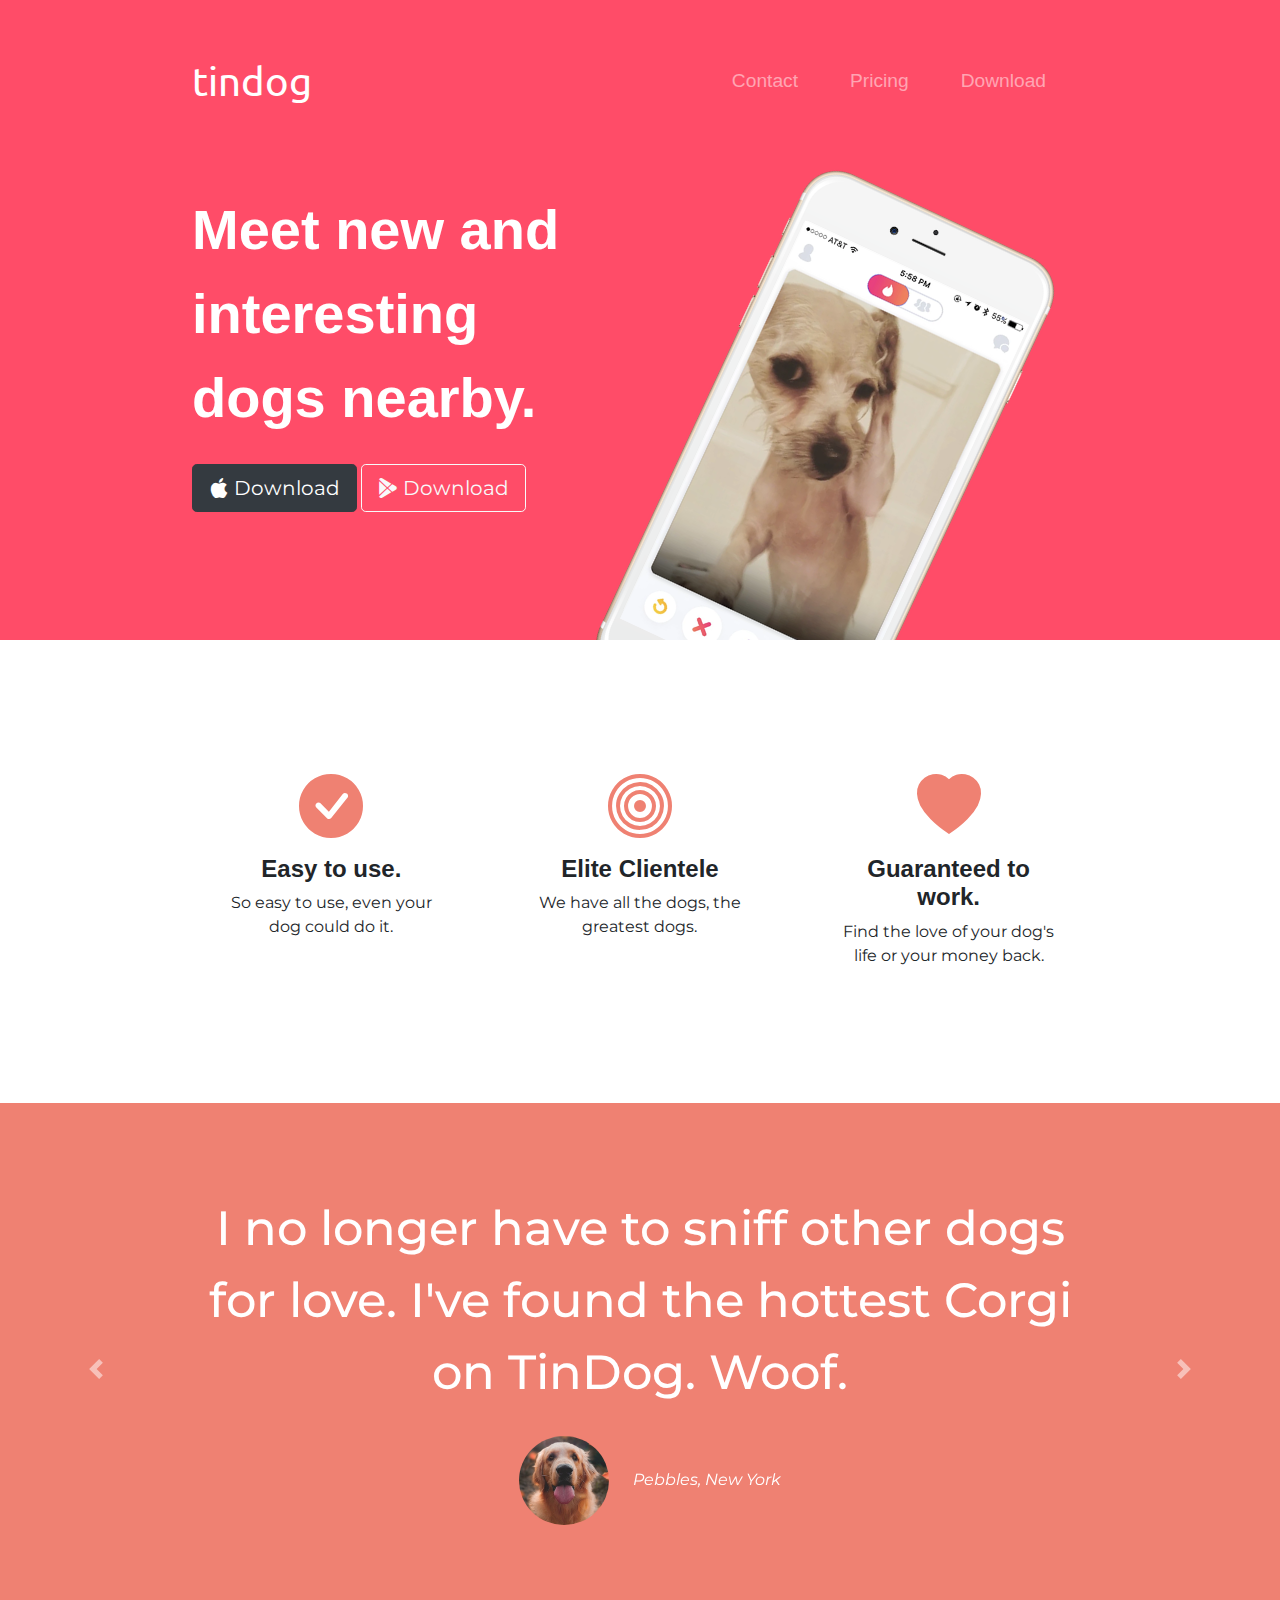
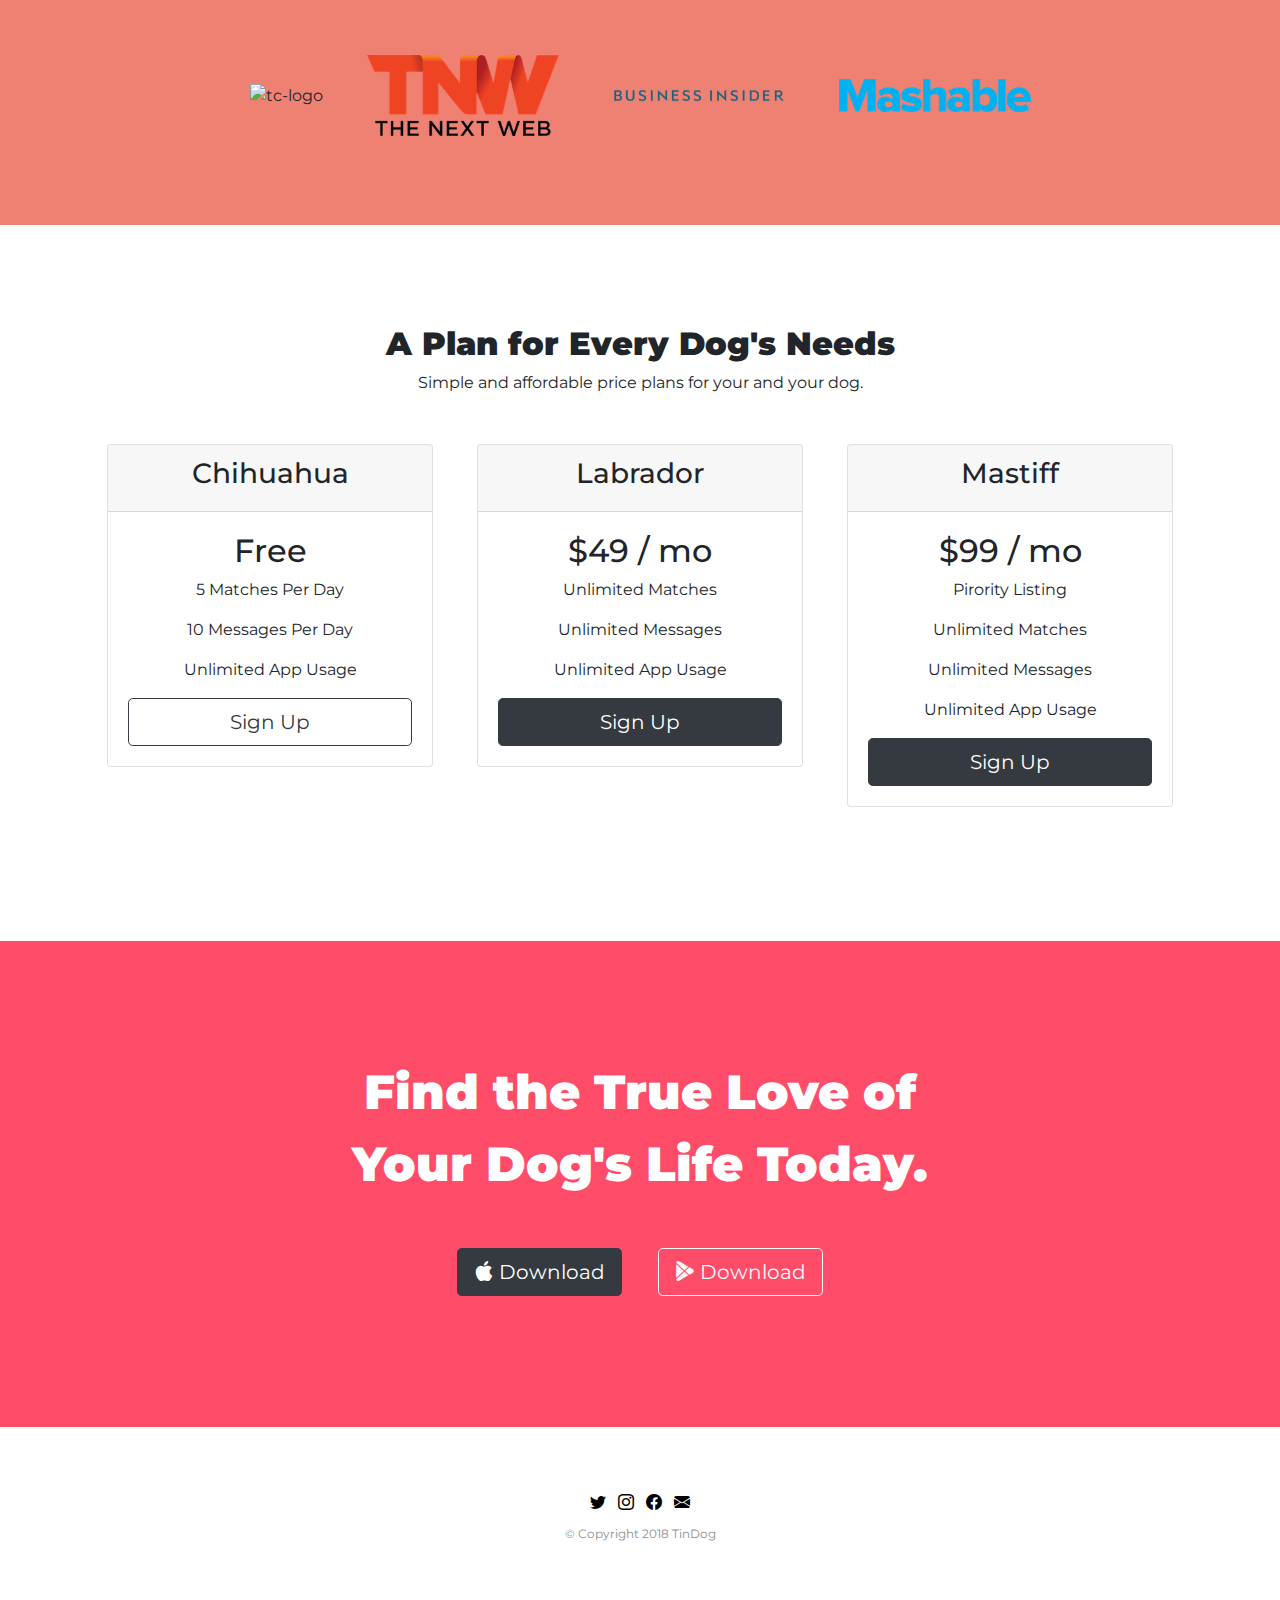
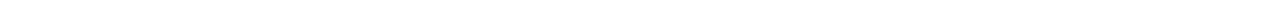
==== index.html @ ce7519b6 "Refactor file structure" ====
<!DOCTYPE html>
<html>

<head>
    <meta charset="utf-8">
    <title>TinDog</title>
    <link rel="stylesheet" href="https://cdn.jsdelivr.net/npm/bootstrap@4.3.1/dist/css/bootstrap.min.css" integrity="sha384-ggOyR0iXCbMQv3Xipma34MD+dH/1fQ784/j6cY/iJTQUOhcWr7x9JvoRxT2MZw1T" crossorigin="anonymous">
    <link rel="stylesheet" href="https://cdn.jsdelivr.net/npm/bootstrap-icons@1.10.4/font/bootstrap-icons.css">
    <link rel="stylesheet" href="css/styles.css">
    <link rel="preconnect" href="https://fonts.googleapis.com">
    <link rel="preconnect" href="https://fonts.gstatic.com" crossorigin>
    <link href="https://fonts.googleapis.com/css2?family=Montserrat:ital,wght@0,100;0,200;0,300;0,400;0,500;0,600;0,700;0,800;0,900;1,100;1,200;1,300;1,400;1,500;1,600;1,700;1,800;1,900&family=Ubuntu:ital,wght@0,300;0,400;0,500;0,700;1,300;1,400;1,500;1,700&display=swap" rel="stylesheet">
    <script src="https://code.jquery.com/jquery-3.3.1.slim.min.js" integrity="sha384-q8i/X+965DzO0rT7abK41JStQIAqVgRVzpbzo5smXKp4YfRvH+8abtTE1Pi6jizo" crossorigin="anonymous"></script>
    <script src="https://cdn.jsdelivr.net/npm/popper.js@1.14.7/dist/umd/popper.min.js" integrity="sha384-UO2eT0CpHqdSJQ6hJty5KVphtPhzWj9WO1clHTMGa3JDZwrnQq4sF86dIHNDz0W1" crossorigin="anonymous"></script>
    <script src="https://cdn.jsdelivr.net/npm/bootstrap@4.3.1/dist/js/bootstrap.min.js" integrity="sha384-JjSmVgyd0p3pXB1rRibZUAYoIIy6OrQ6VrjIEaFf/nJGzIxFDsf4x0xIM+B07jRM" crossorigin="anonymous"></script>
</head>

<body>

<section id="title">
<div class="container-fluid">
    <!-- Nav Bar -->
    <nav class="navbar navbar-expand-lg navbar-dark">
        <a class="navbar-brand" href="">tindog</a>
        <button class="navbar-toggler" type="button" data-toggle="collapse" data-target="#navbarTogglerDemo02"
                aria-controls="navbarTogglerDemo02" aria-expanded="false" aria-label="Toggle navigation">
            <span class="navbar-toggler-icon"></span>
        </button>
        <div class="collapse navbar-collapse" id="navbarTogglerDemo02">
            <ul class="navbar-nav ml-auto">
                <li class="nav-item"><a class="nav-link" href="#footer">Contact</a></li>
                <li class="nav-item"><a class="nav-link" href="#pricing">Pricing</a></li>
                <li class="nav-item"><a class="nav-link" href="#cta">Download</a></li>
            </ul>
        </div>
    </nav>


    <!-- Title -->


    <div class="row">
    <div class ="col-lg-6">
        <h1>Meet new and interesting dogs nearby.</h1>
        <button type="button" class="btn btn-dark btn-lg"><i class="bi bi-apple"></i> Download</button>
        <button type="button" class="btn btn-outline-light btn-lg"><i class="bi bi-google-play"></i> Download</button>
    </div>
    <div class="col-lg-6">
        <img src="images/iphone6.png" alt="iphone-mockup" class="title-image">
    </div>
    </div>

</section>
</div>

<!-- Features -->

<section id="features" class="features">

    <div class="container-fluid selling-points">
        <div class="row">
            <div class ="col-lg-4 selling-point">
                <i class="bi bi-check-circle-fill selling-point__icon"></i>
                <h3 class="selling-point__title">Easy to use.</h3>
                <p class="selling-point__desc">So easy to use, even your dog could do it.</p>
            </div>
            <div class ="col-lg-4 selling-point">
                <i class="bi bi-bullseye selling-point__icon"></i>
                <h3 class="selling-point__title">Elite Clientele</h3>
                <p class="selling-point__desc">We have all the dogs, the greatest dogs.</p>
            </div>
            <div class ="col-lg-4 selling-point">
                <i class="bi bi-heart-fill selling-point__icon"></i>
                <h3 class="selling-point__title">Guaranteed to work.</h3>
                <p class="selling-point__desc">Find the love of your dog's life or your money back.</p>
            </div>
        </div>
    </div>
</section>


<!-- Testimonials -->

<section id="testimonials">
<div id="testimonial-carousel" class="carousel slide" data-ride="false">
  <div class="carousel-inner">
    <div class="carousel-item active">
            <h2 class="testimonial__quote">I no longer have to sniff other dogs for love. I've found the hottest Corgi on TinDog. Woof.</h2>
            <img src="images/dog-img.jpg" alt="dog-profile" class="testimonial__image">
            <em>Pebbles, New York</em>
    </div>
    <div class="carousel-item">
           <h2 class="testimonial__quote">My dog used to be so lonely, but with TinDog's help, they've found the love of their life. I think.</h2>
            <img class="testimonial__image" src="images/lady-img.jpg" alt="lady-profile">
            <em>Beverly, Illinois</em> -->
    </div>
<!--    <div class="carousel-item" style="background-color: blue;">-->
<!--        <h1>Hello</h1>-->
<!--    </div>-->
  </div>
  <a class="carousel-control-prev" href="#testimonial-carousel" role="button" data-slide="prev">
    <span class="carousel-control-prev-icon" aria-hidden="true"></span>
    <span class="sr-only">Previous</span>
  </a>
  <a class="carousel-control-next" href="#testimonial-carousel" role="button" data-slide="next">
    <span class="carousel-control-next-icon" aria-hidden="true"></span>
    <span class="sr-only">Next</span>
  </a>
</div>




</section>



<!-- Press -->

<section id="press" class="press">
    <img src="images/techcrunch.png" alt="tc-logo" class="press__logo">
    <img src="images/tnw.png" alt="tnw-logo" class="press__logo">
    <img src="images/bizinsider.png" alt="biz-insider-logo" class="press__logo">
    <img src="images/mashable.png" alt="mashable-logo" class="press__logo">

</section>


<!-- Pricing -->
<section id="pricing" class="pricing">

<h2 class="pricing__title">A Plan for Every Dog's Needs</h2>
<p>Simple and affordable price plans for your and your dog.</p>

<div class="row">
    <div class="pricing__column col-lg-4 col-md-6">
    <div class="card">
        <div class="card-header">
            <h3>Chihuahua</h3>
        </div>
        <div class="card-body">
            <h2>Free</h2>
            <p>5 Matches Per Day</p>
            <p>10 Messages Per Day</p>
            <p>Unlimited App Usage</p>
            <button type="button" class="btn btn-lg btn-block btn-outline-dark">Sign Up</button>
        </div>
    </div>
</div>
     <div class="pricing__column col-lg-4 col-md-6">
    <div class="card">
        <div class="card-header">
           <h3>Labrador</h3>
        </div>
        <div class="card-body">
        <h2>$49 / mo</h2>
        <p>Unlimited Matches</p>
        <p>Unlimited Messages</p>
        <p>Unlimited App Usage</p>
        <button type="button" class="btn btn-lg btn-block btn-dark">Sign Up</button>
        </div>
    </div>
</div>
     <div class="pricing__column col-lg-4">
    <div class="card">
        <div class="card-header">
          <h3>Mastiff</h3>
        </div>
        <div class="card-body">
            <h2>$99 / mo</h2>
            <p>Pirority Listing</p>
            <p>Unlimited Matches</p>
            <p>Unlimited Messages</p>
            <p>Unlimited App Usage</p>
            <button type="button" class="btn btn-lg btn-block btn-dark">Sign Up</button>
        </div>
    </div>
         </div>
</div>


</section>


<!-- Call to Action -->

<section id="cta" class="cta">

    <h3 class="cta__title">Find the True Love of Your Dog's Life Today.</h3>
    <button type="button" class="btn btn-dark btn-lg cta__btn"><i class="bi bi-apple"></i> Download</button>
    <button type="button" class="btn btn-outline-light btn-lg cta__btn"><i class="bi bi-google-play"></i> Download</button>

</section>


<!-- Footer -->

<footer id="footer" class="footer">
    <div class="footer__social-icons">
        <a href="http://www.twitter.com" class="footer__social-icon"><i class="bi bi-twitter"></i></a>
        <a href="http://www.instagram.com" class="footer__social-icon"><i class="bi bi-instagram"></i></a>
        <a href="http://www.facebook.com" class="footer__social-icon"><i class="bi bi-facebook"></i></a>
        <a href="http://www.gmail.com" class="footer__social-icon"><i class="bi bi-envelope-fill"></i></a>
    </div>
    <p class="footer__copyright">© Copyright 2018 TinDog</p>
</footer>


</body>

</html>
---- css/styles.css ----
body {
  font-family: 'Montserrat', sans-serif;
}

h1 {
  font-family: 'Montserrat-Black', sans-serif;
  font-size: 3.5rem;
  line-height: 1.5;
  font-weight: 900;
  padding-bottom: 1rem;
}

/* Big Heading */


.container-fluid {
  padding: 3% 15% 10%;
}


#title {
  background-color: #ff4c68;
  color: #FFF;
}

.navbar {
  padding-bottom: 4.5rem;
  padding-left: 0;
}

.navbar-brand {
    font-family: 'Ubuntu';
    font-size: 2.5rem;
}

.nav-item {
   padding: 0 18px;
}

.nav-link {
  font-size: 1.2rem;
  font-family: 'Montserrat-Light', sans-serif;
}

.title-image {
    width: 60%;
    transform: rotate(25deg);
    position: absolute;
    right: 30%;

}

.features {
    background-color: #FFF;
    position: relative;
    z-index: 1;

}

.selling-points {
  padding-top: 4.5rem;
  padding-bottom: 4.5rem;
}

.selling-point {
   text-align: center;
   padding: 5%;
}

.selling-point__icon {
   color: #ef8172;
   font-size: 4rem;
   margin-bottom: 1rem;
}

.selling-point__icon:hover {
  color: #ff4c68;
}

.selling-point__title {
    font-family: 'Montserrat-Black', sans-serif;
    font-size: 1.5rem;
    font-weight: bold;
}

.selling-point__desc {
  font-color: #8f8f8f;
}

#testimonials {
  text-align: center;
  background-color: #ef8172;
  color: #FFF;
}

.testimonial__quote {
    font-family: "Montserrat";
    font-size: 3rem;
    line-height: 1.5;
    font-weight: 500;
}

.testimonial__image {
    border-radius: 100%;
    margin: 20px;
    width: 10%;
}

.carousel-item {
    padding: 7% 15%;
}

.testimonial__caption {
    font-weight: 400;
}

.press {
    text-align: center;
    background-color: #ef8172;
    padding-bottom: 3%;
}

.press__logo {
  width: 15%;
  margin: 20px 20px 50px;
}

/*Pricing Section */
.pricing {
  padding: 100px;
  text-align: center;
}

.pricing__title {
    font-weight: 900;
}

.pricing__column {
  padding: 3% 2%;
}

/* Call to Action CTA Section */

.cta {
  background-color: #ff4c68;
  color: #FFF;
  text-align: center;
  padding: 9% 25%;
}

.cta__title {
    font-family: "Montserrat";
    font-size: 3rem;
    line-height: 1.5;
    font-weight: 900;
    margin-bottom: 2rem;
}

.cta__btn {
    margin: 1rem;
}

/* Footer Section */

.footer {
  text-align: center;
  padding: 5% 15%;
}

.footer__social-icons {
   margin-bottom: 10px;
}

.footer__social-icon {
    color: black;
    margin: 0.25rem;
}

.footer__copyright {
    color: #8f8f8f;
    font-size: .75rem;
}







@media (max-width: 1028px) {
    #title {
    text-align: center;
    }

    .title-image {
        width: 60%;
        transform: rotate(0);
        position: static;
        text-align: center;
        margin-top: 3rem;
    }
}
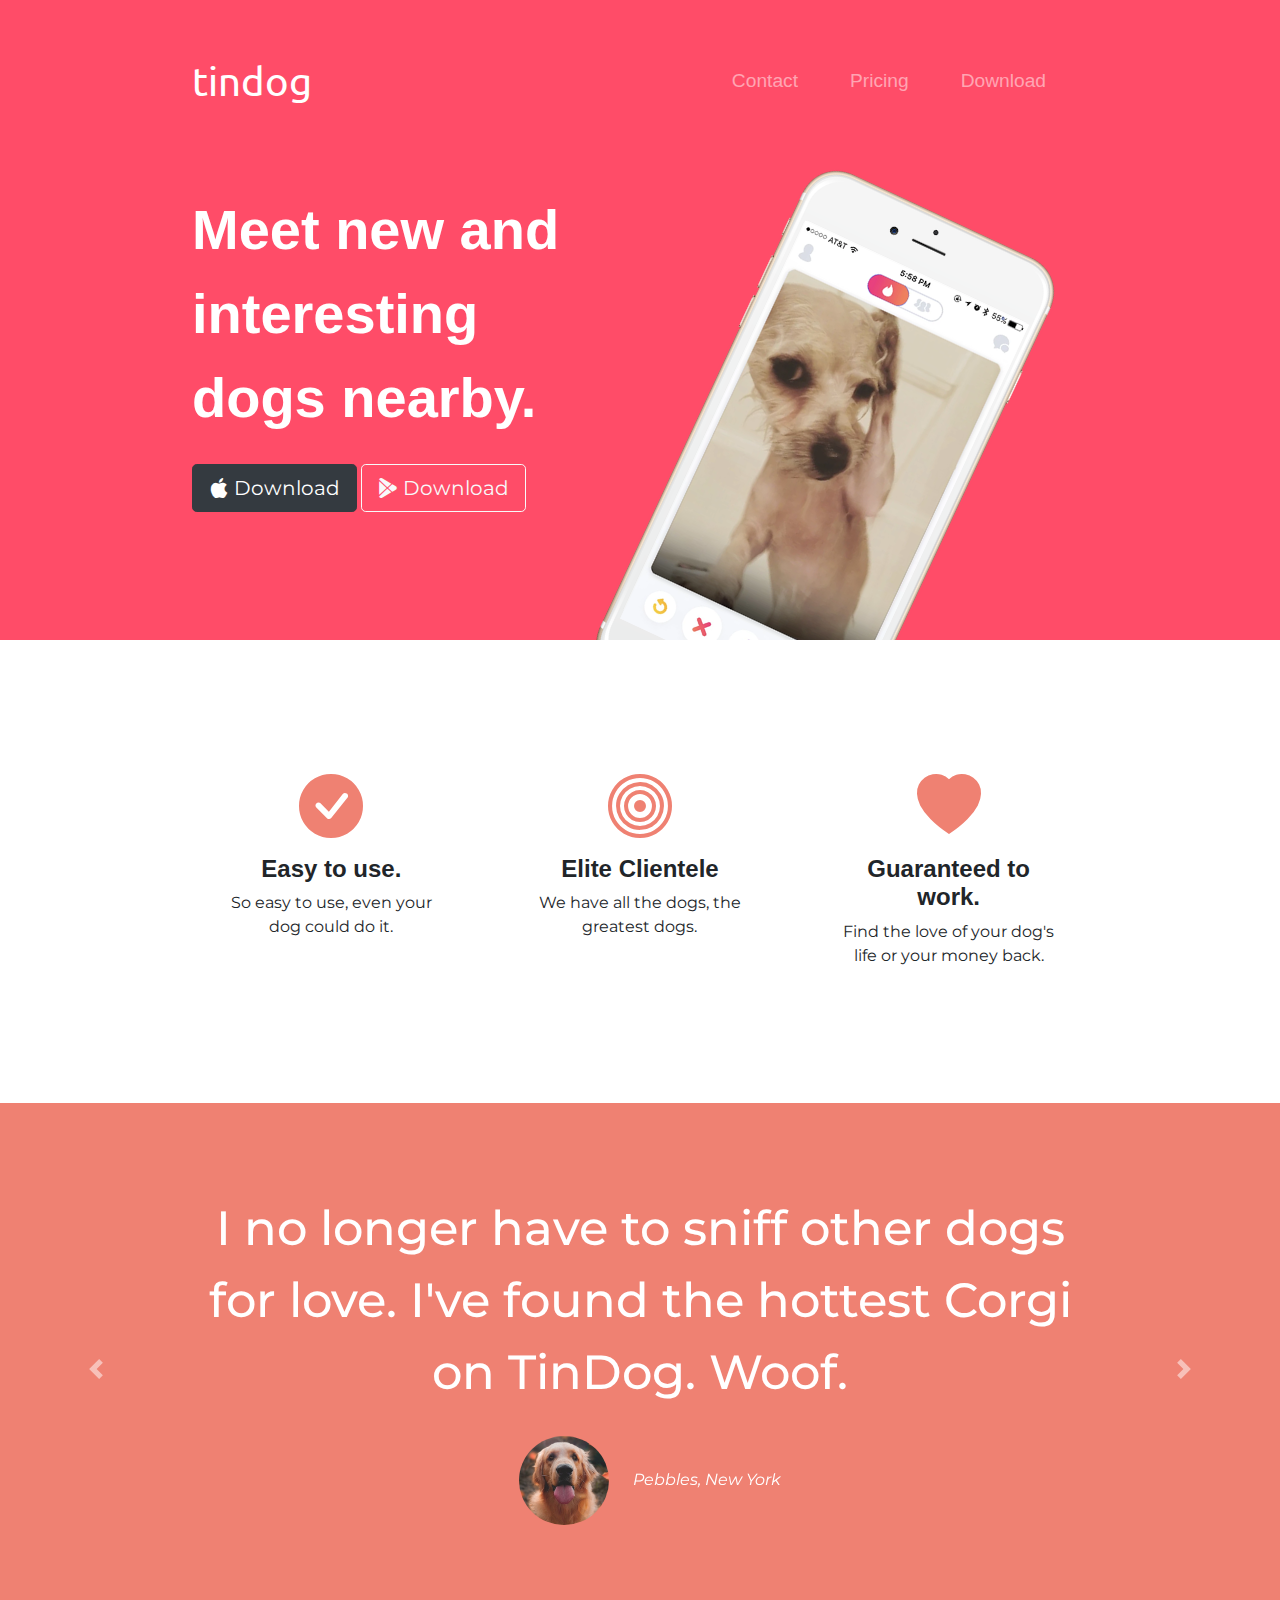
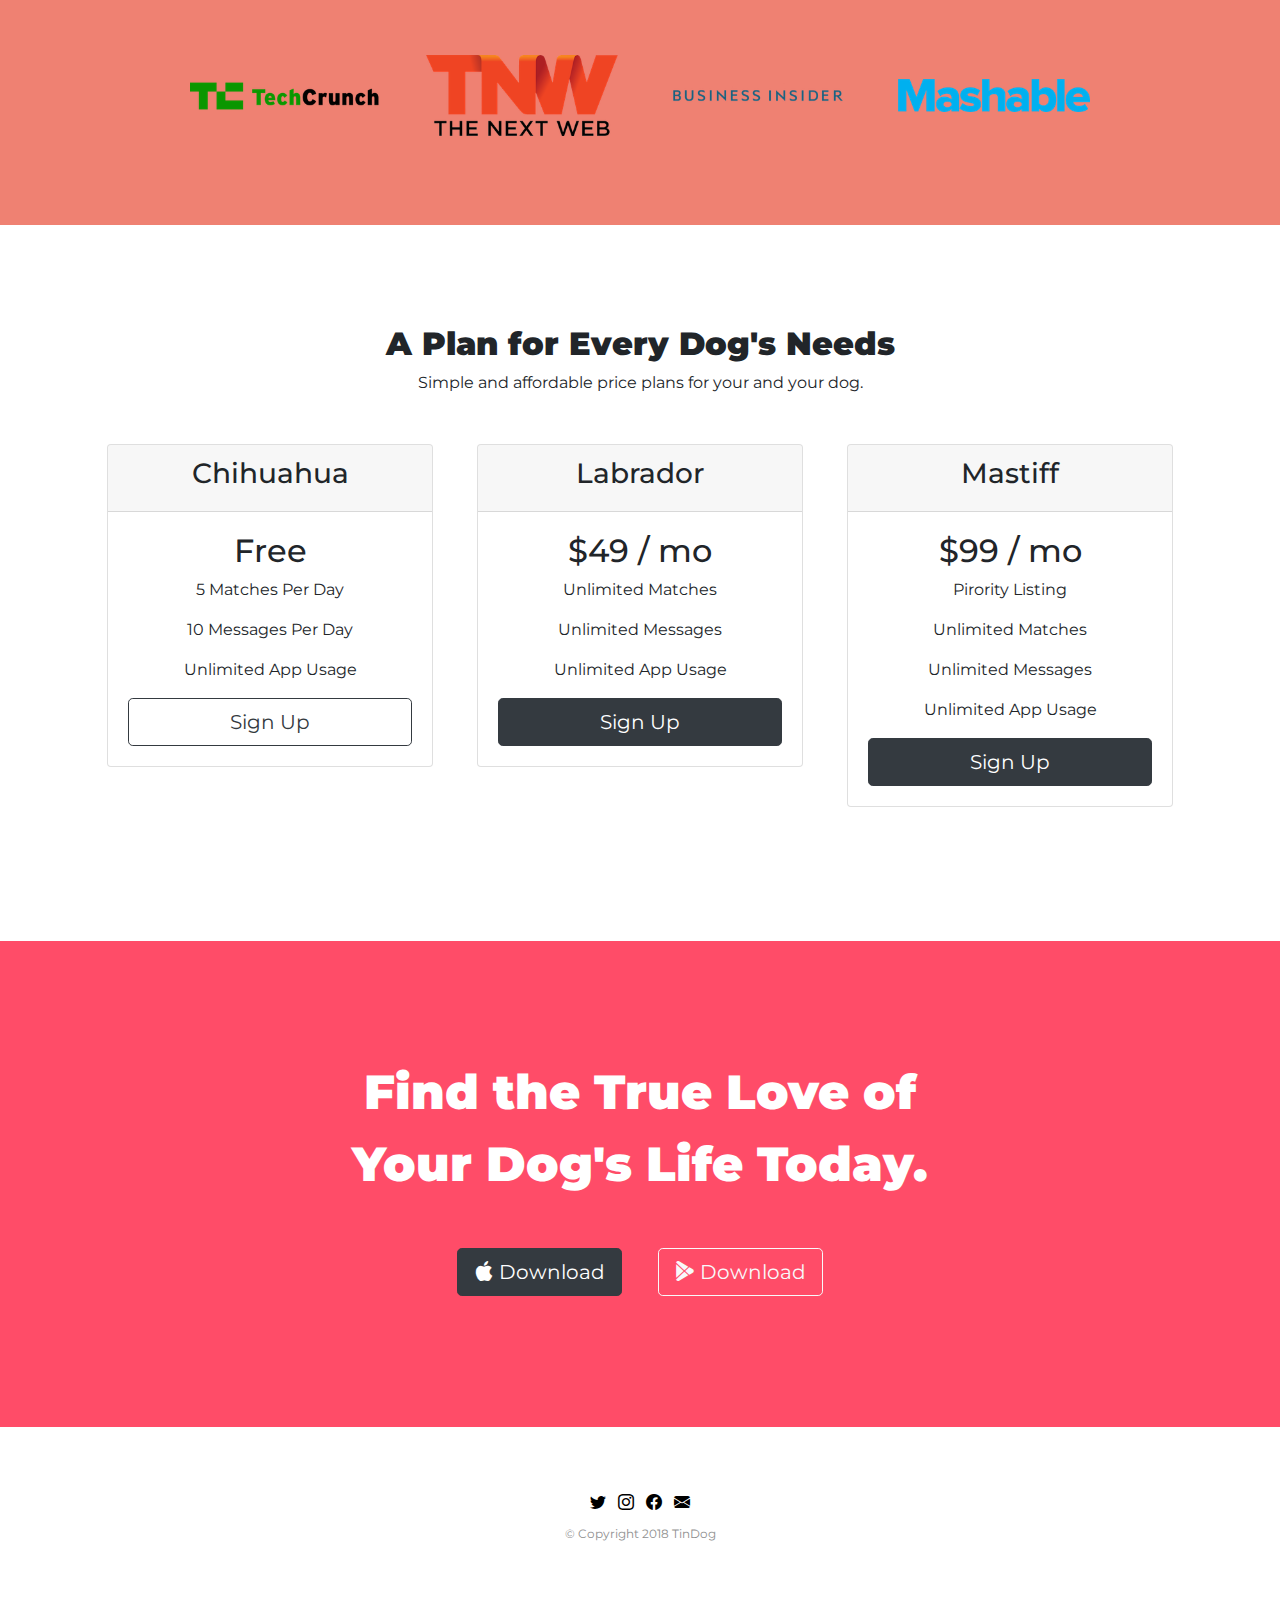
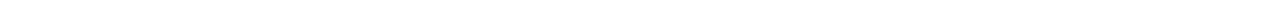
==== commit e0c83d3c: "Delete unnecessary files" ====
--- a/index.html
+++ b/index.html
@@ -118,11 +118,10 @@
 <!-- Press -->
 
 <section id="press" class="press">
-    <img src="images/techcrunch.png" alt="tc-logo" class="press__logo">
+    <img src="images/TechCrunch.png" alt="tc-logo" class="press__logo">
     <img src="images/tnw.png" alt="tnw-logo" class="press__logo">
     <img src="images/bizinsider.png" alt="biz-insider-logo" class="press__logo">
     <img src="images/mashable.png" alt="mashable-logo" class="press__logo">
-
 </section>
 
 
